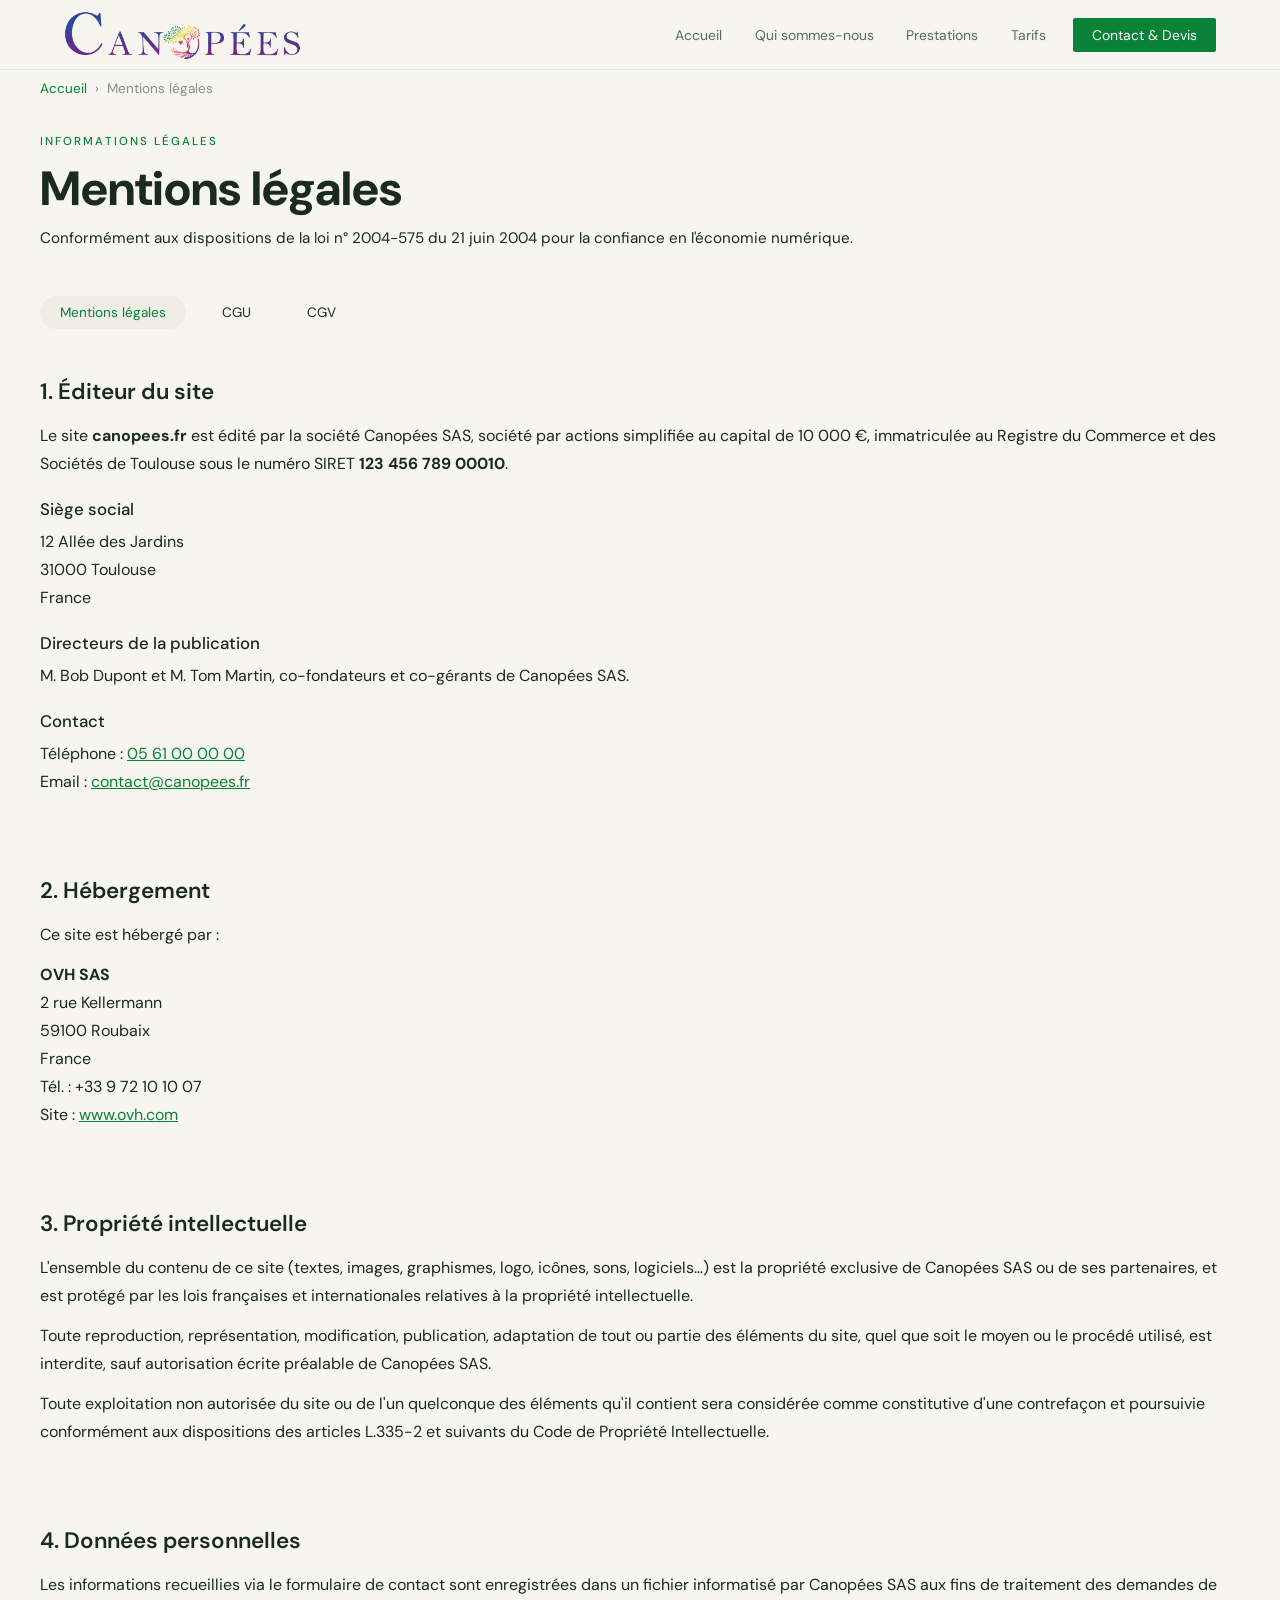
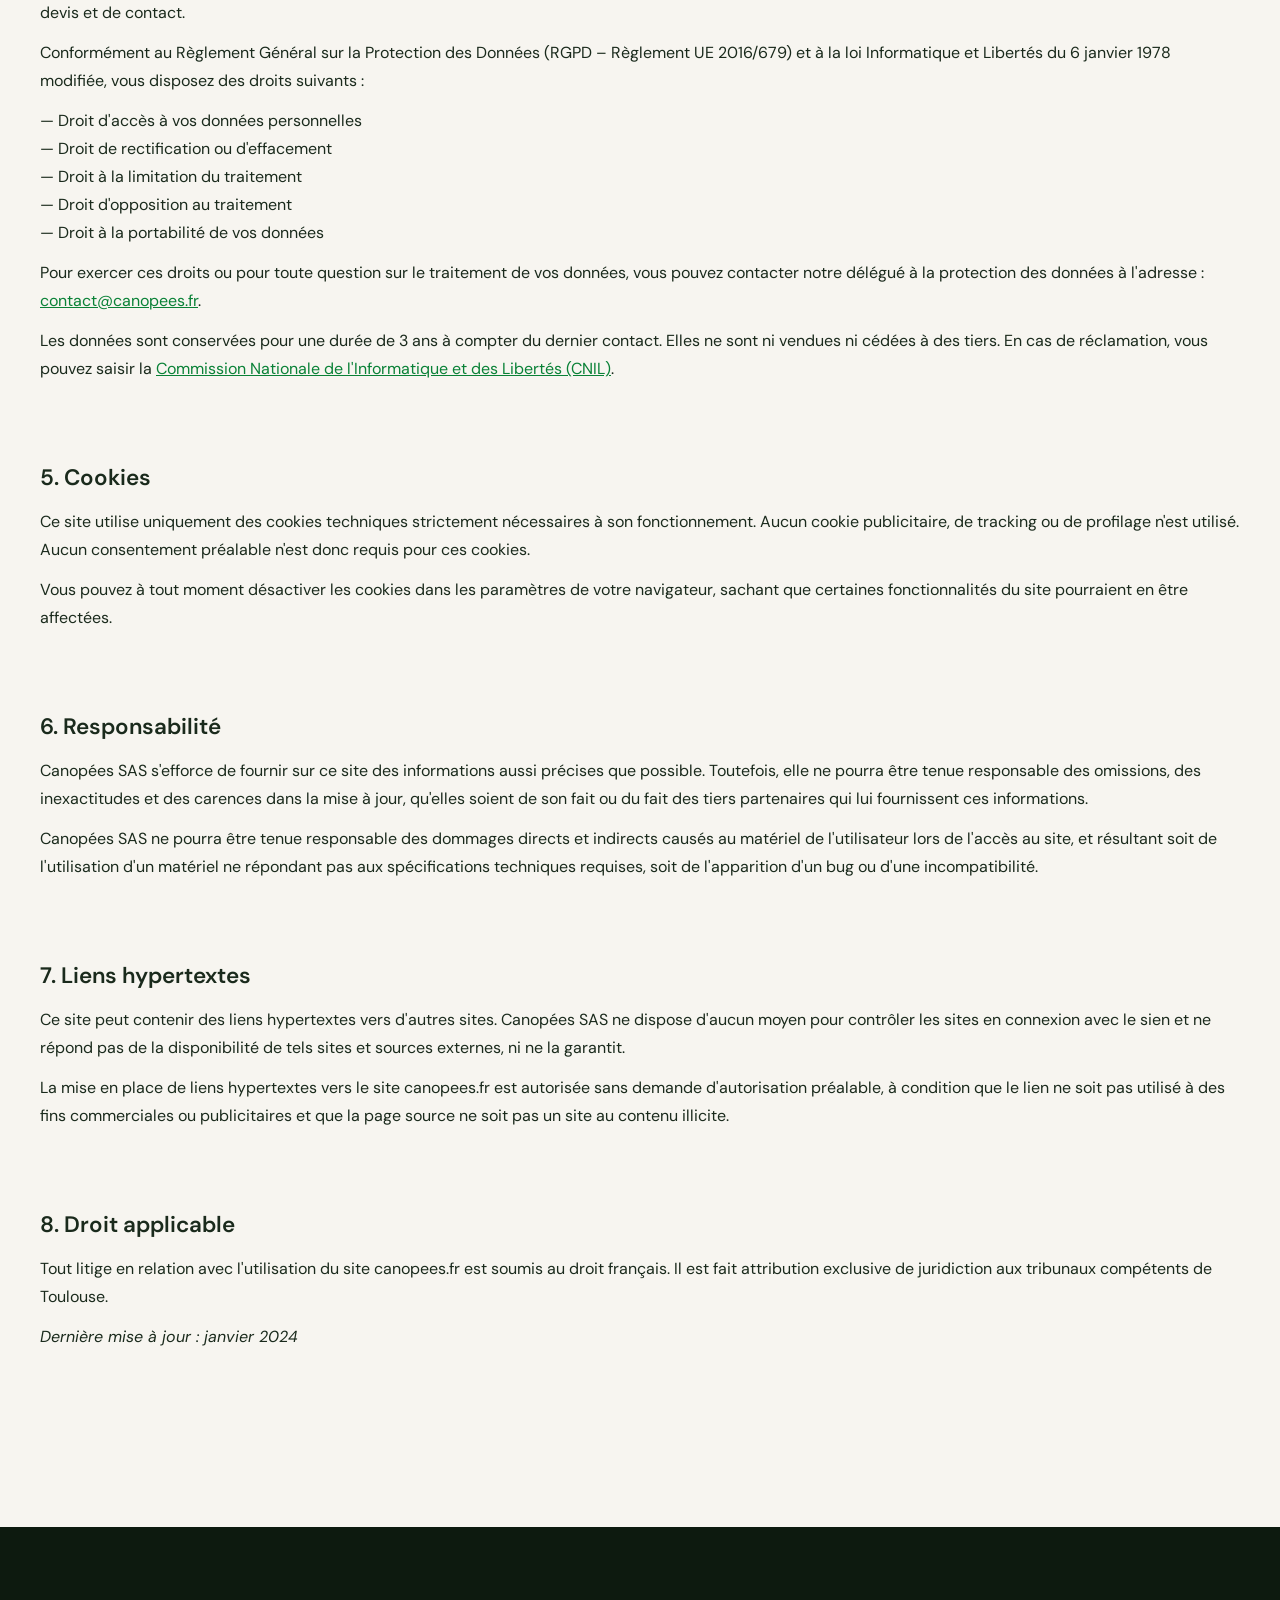
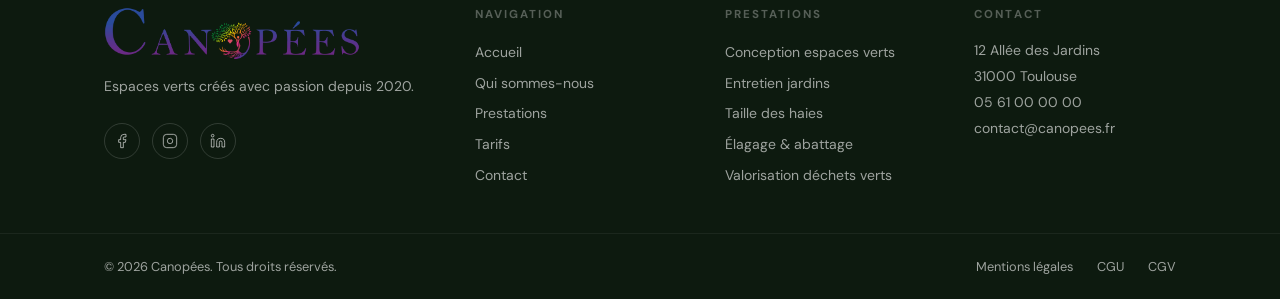
==== mentions-legales.html @ c4e457e2 "Initial commit" ====
<!doctype html>
<html lang="fr">
  <head>
    <meta charset="UTF-8" />
    <meta name="viewport" content="width=device-width, initial-scale=1.0" />
    <title>Mentions légales — Canopées</title>
    <link rel="preconnect" href="https://fonts.googleapis.com" />
    <link rel="preconnect" href="https://fonts.gstatic.com" crossorigin />
    <link
      href="https://fonts.googleapis.com/css2?family=Cormorant+Garamond:ital,wght@0,300;0,400;0,600;1,300;1,400&family=DM+Sans:wght@300;400;500&display=swap"
      rel="stylesheet"
    />
    <link rel="stylesheet" href="style.css" />
    <style>
      .legal-page {
        padding: 5rem 0 6rem;
      }
      .legal-page h1 {
        font-size: clamp(2rem, 4vw, 3rem);
        margin-bottom: 0.5rem;
      }
      .legal-page .eyebrow {
        margin-bottom: 0.5rem;
      }
      .legal-intro {
        color: var(--text-light);
        margin-bottom: 3rem;
        font-size: 0.95rem;
      }
      .legal-section {
        margin-bottom: 2.5rem;
        padding-bottom: 2.5rem;
        border-bottom: 1px solid var(--border);
      }
      .legal-section:last-child {
        border-bottom: none;
      }
      .legal-section h2 {
        font-size: 1.4rem;
        font-weight: 600;
        margin-bottom: 1rem;
        color: var(--text);
      }
      .legal-section h3 {
        font-size: 1.05rem;
        font-weight: 500;
        margin: 1.25rem 0 0.5rem;
        color: var(--text);
      }
      .legal-section p {
        color: var(--text-light);
        line-height: 1.75;
        margin-bottom: 0.75rem;
      }
      .legal-section p:last-child {
        margin-bottom: 0;
      }
      .legal-section a {
        color: var(--green);
        text-decoration: underline;
      }
      .legal-breadcrumb {
        display: flex;
        align-items: center;
        gap: 0.5rem;
        font-size: 0.85rem;
        color: var(--text-light);
        margin-bottom: 2rem;
      }
      .legal-breadcrumb a {
        color: var(--green);
        text-decoration: none;
      }
      .legal-breadcrumb a:hover {
        text-decoration: underline;
      }
      .legal-breadcrumb span {
        opacity: 0.5;
      }
      .legal-nav {
        display: flex;
        gap: 1rem;
        flex-wrap: wrap;
        margin-bottom: 3rem;
      }
      .legal-nav a {
        padding: 0.5rem 1.25rem;
        border: 1px solid var(--border);
        border-radius: 100px;
        font-size: 0.85rem;
        text-decoration: none;
        color: var(--text-light);
        transition: all 0.2s;
      }
      .legal-nav a:hover,
      .legal-nav a.active {
        border-color: var(--green);
        color: var(--green);
        background: rgba(74, 103, 65, 0.05);
      }
    </style>
  </head>
  <body>
    <!-- NAV -->
    <nav id="navbar">
      <div class="nav-logo">
        <a
          href="index.html"
          style="
            display: flex;
            align-items: center;
            gap: 0.5rem;
            text-decoration: none;
            color: inherit;
          "
        >
          <img
            src="images/logo.png"
            alt="Canopées"
            style="height: 48px; width: auto"
          />
        </a>
      </div>
      <button class="burger" id="burger" aria-label="Menu">
        <span></span><span></span><span></span>
      </button>
      <ul class="nav-links" id="nav-links">
        <li><a href="index.html">Accueil</a></li>
        <li><a href="qui-sommes-nous.html">Qui sommes-nous</a></li>
        <li><a href="prestations.html">Prestations</a></li>
        <li><a href="tarifs.html">Tarifs</a></li>
        <li><a href="contact.php" class="nav-cta">Contact & Devis</a></li>
      </ul>
    </nav>

    <main>
      <div class="container legal-page">
        <div class="legal-breadcrumb">
          <a href="index.html">Accueil</a>
          <span>›</span>
          <span>Mentions légales</span>
        </div>

        <span class="eyebrow">Informations légales</span>
        <h1>Mentions légales</h1>
        <p class="legal-intro">
          Conformément aux dispositions de la loi n° 2004-575 du 21 juin 2004
          pour la confiance en l'économie numérique.
        </p>

        <div class="legal-nav">
          <a href="mentions-legales.html" class="active">Mentions légales</a>
          <a href="cgu.html">CGU</a>
          <a href="cgv.html">CGV</a>
        </div>

        <div class="legal-section">
          <h2>1. Éditeur du site</h2>
          <p>
            Le site <strong>canopees.fr</strong> est édité par la société
            Canopées SAS, société par actions simplifiée au capital de 10 000 €,
            immatriculée au Registre du Commerce et des Sociétés de Toulouse
            sous le numéro SIRET <strong>123 456 789 00010</strong>.
          </p>
          <h3>Siège social</h3>
          <p>12 Allée des Jardins<br />31000 Toulouse<br />France</p>
          <h3>Directeurs de la publication</h3>
          <p>
            M. Bob Dupont et M. Tom Martin, co-fondateurs et co-gérants de
            Canopées SAS.
          </p>
          <h3>Contact</h3>
          <p>
            Téléphone : <a href="tel:0561000000">05 61 00 00 00</a><br />
            Email : <a href="mailto:contact@canopees.fr">contact@canopees.fr</a>
          </p>
        </div>

        <div class="legal-section">
          <h2>2. Hébergement</h2>
          <p>Ce site est hébergé par :</p>
          <p>
            <strong>OVH SAS</strong><br />
            2 rue Kellermann<br />
            59100 Roubaix<br />
            France<br />
            Tél. : +33 9 72 10 10 07<br />
            Site :
            <a href="https://www.ovh.com" target="_blank" rel="noopener"
              >www.ovh.com</a
            >
          </p>
        </div>

        <div class="legal-section">
          <h2>3. Propriété intellectuelle</h2>
          <p>
            L'ensemble du contenu de ce site (textes, images, graphismes, logo,
            icônes, sons, logiciels…) est la propriété exclusive de Canopées SAS
            ou de ses partenaires, et est protégé par les lois françaises et
            internationales relatives à la propriété intellectuelle.
          </p>
          <p>
            Toute reproduction, représentation, modification, publication,
            adaptation de tout ou partie des éléments du site, quel que soit le
            moyen ou le procédé utilisé, est interdite, sauf autorisation écrite
            préalable de Canopées SAS.
          </p>
          <p>
            Toute exploitation non autorisée du site ou de l'un quelconque des
            éléments qu'il contient sera considérée comme constitutive d'une
            contrefaçon et poursuivie conformément aux dispositions des articles
            L.335-2 et suivants du Code de Propriété Intellectuelle.
          </p>
        </div>

        <div class="legal-section">
          <h2>4. Données personnelles</h2>
          <p>
            Les informations recueillies via le formulaire de contact sont
            enregistrées dans un fichier informatisé par Canopées SAS aux fins
            de traitement des demandes de devis et de contact.
          </p>
          <p>
            Conformément au Règlement Général sur la Protection des Données
            (RGPD – Règlement UE 2016/679) et à la loi Informatique et Libertés
            du 6 janvier 1978 modifiée, vous disposez des droits suivants :
          </p>
          <p>
            — Droit d'accès à vos données personnelles<br />
            — Droit de rectification ou d'effacement<br />
            — Droit à la limitation du traitement<br />
            — Droit d'opposition au traitement<br />
            — Droit à la portabilité de vos données
          </p>
          <p>
            Pour exercer ces droits ou pour toute question sur le traitement de
            vos données, vous pouvez contacter notre délégué à la protection des
            données à l'adresse :
            <a href="mailto:contact@canopees.fr">contact@canopees.fr</a>.
          </p>
          <p>
            Les données sont conservées pour une durée de 3 ans à compter du
            dernier contact. Elles ne sont ni vendues ni cédées à des tiers. En
            cas de réclamation, vous pouvez saisir la
            <a href="https://www.cnil.fr" target="_blank" rel="noopener"
              >Commission Nationale de l'Informatique et des Libertés (CNIL)</a
            >.
          </p>
        </div>

        <div class="legal-section">
          <h2>5. Cookies</h2>
          <p>
            Ce site utilise uniquement des cookies techniques strictement
            nécessaires à son fonctionnement. Aucun cookie publicitaire, de
            tracking ou de profilage n'est utilisé. Aucun consentement préalable
            n'est donc requis pour ces cookies.
          </p>
          <p>
            Vous pouvez à tout moment désactiver les cookies dans les paramètres
            de votre navigateur, sachant que certaines fonctionnalités du site
            pourraient en être affectées.
          </p>
        </div>

        <div class="legal-section">
          <h2>6. Responsabilité</h2>
          <p>
            Canopées SAS s'efforce de fournir sur ce site des informations aussi
            précises que possible. Toutefois, elle ne pourra être tenue
            responsable des omissions, des inexactitudes et des carences dans la
            mise à jour, qu'elles soient de son fait ou du fait des tiers
            partenaires qui lui fournissent ces informations.
          </p>
          <p>
            Canopées SAS ne pourra être tenue responsable des dommages directs
            et indirects causés au matériel de l'utilisateur lors de l'accès au
            site, et résultant soit de l'utilisation d'un matériel ne répondant
            pas aux spécifications techniques requises, soit de l'apparition
            d'un bug ou d'une incompatibilité.
          </p>
        </div>

        <div class="legal-section">
          <h2>7. Liens hypertextes</h2>
          <p>
            Ce site peut contenir des liens hypertextes vers d'autres sites.
            Canopées SAS ne dispose d'aucun moyen pour contrôler les sites en
            connexion avec le sien et ne répond pas de la disponibilité de tels
            sites et sources externes, ni ne la garantit.
          </p>
          <p>
            La mise en place de liens hypertextes vers le site canopees.fr est
            autorisée sans demande d'autorisation préalable, à condition que le
            lien ne soit pas utilisé à des fins commerciales ou publicitaires et
            que la page source ne soit pas un site au contenu illicite.
          </p>
        </div>

        <div class="legal-section">
          <h2>8. Droit applicable</h2>
          <p>
            Tout litige en relation avec l'utilisation du site canopees.fr est
            soumis au droit français. Il est fait attribution exclusive de
            juridiction aux tribunaux compétents de Toulouse.
          </p>
          <p><em>Dernière mise à jour : janvier 2024</em></p>
        </div>
      </div>
    </main>

    <!-- FOOTER -->
    <footer>
      <div class="footer-top">
        <div class="container footer-grid">
          <div class="footer-brand">
            <div class="footer-logo">
              <img
                src="images/logo.png"
                alt="Canopées"
                style="height: 52px; width: auto"
              />
            </div>
            <p>Espaces verts créés avec passion depuis 2020.</p>
            <div class="footer-socials">
              <a href="#" aria-label="Facebook"
                ><svg
                  viewBox="0 0 24 24"
                  fill="none"
                  stroke="currentColor"
                  stroke-width="1.5"
                >
                  <path
                    d="M18 2h-3a5 5 0 00-5 5v3H7v4h3v8h4v-8h3l1-4h-4V7a1 1 0 011-1h3z"
                  /></svg
              ></a>
              <a href="#" aria-label="Instagram"
                ><svg
                  viewBox="0 0 24 24"
                  fill="none"
                  stroke="currentColor"
                  stroke-width="1.5"
                >
                  <rect x="2" y="2" width="20" height="20" rx="5" ry="5" />
                  <path d="M16 11.37A4 4 0 1112.63 8 4 4 0 0116 11.37z" />
                  <line x1="17.5" y1="6.5" x2="17.51" y2="6.5" /></svg
              ></a>
              <a href="#" aria-label="LinkedIn"
                ><svg
                  viewBox="0 0 24 24"
                  fill="none"
                  stroke="currentColor"
                  stroke-width="1.5"
                >
                  <path
                    d="M16 8a6 6 0 016 6v7h-4v-7a2 2 0 00-2-2 2 2 0 00-2 2v7h-4v-7a6 6 0 016-6zM2 9h4v12H2z"
                  />
                  <circle cx="4" cy="4" r="2" /></svg
              ></a>
            </div>
          </div>
          <div class="footer-col">
            <h4>Navigation</h4>
            <ul>
              <li><a href="index.html">Accueil</a></li>
              <li><a href="qui-sommes-nous.html">Qui sommes-nous</a></li>
              <li><a href="prestations.html">Prestations</a></li>
              <li><a href="tarifs.html">Tarifs</a></li>
              <li><a href="contact.php">Contact</a></li>
            </ul>
          </div>
          <div class="footer-col">
            <h4>Prestations</h4>
            <ul>
              <li><a href="prestations.html">Conception espaces verts</a></li>
              <li><a href="prestations.html">Entretien jardins</a></li>
              <li><a href="prestations.html">Taille des haies</a></li>
              <li><a href="prestations.html">Élagage & abattage</a></li>
              <li><a href="prestations.html">Valorisation déchets verts</a></li>
            </ul>
          </div>
          <div class="footer-col">
            <h4>Contact</h4>
            <address>
              <p>12 Allée des Jardins</p>
              <p>31000 Toulouse</p>
              <p><a href="tel:0561000000">05 61 00 00 00</a></p>
              <p>
                <a href="mailto:contact@canopees.fr">contact@canopees.fr</a>
              </p>
            </address>
          </div>
        </div>
      </div>
      <div class="footer-bottom">
        <div class="container footer-bottom-inner">
          <p>© 2026 Canopées. Tous droits réservés.</p>
          <div class="footer-legal">
            <a href="mentions-legales.html">Mentions légales</a>
            <a href="cgu.html">CGU</a>
            <a href="cgv.html">CGV</a>
          </div>
        </div>
      </div>
    </footer>

    <script src="script.js"></script>
  </body>
</html>
---- style.css ----
/* ═══════════════════════════════════════
   VARIABLES & RESET
═══════════════════════════════════════ */
:root {
  --blue: #2a4b9b;
  --mauve: #692b85;
  --green: #098136;
  --green-light: #0fa348;
  --orange: #f1a80f;
  --rose: #da4d66;
  --red: #b23b53;
  --dark: #0d1a0f;
  --surface: #f7f5f0;
  --surface2: #efecea;
  --text: #1a2a1c;
  --text-muted: #5a6b5c;
  --white: #ffffff;
  --font-display: 'Cormorant Garamond', Georgia, serif;
  --font-body: 'DM Sans', sans-serif;
  --transition: 0.4s cubic-bezier(0.25, 0.46, 0.45, 0.94);
  --shadow: 0 4px 24px rgba(9,129,54,0.08);
  --shadow-lg: 0 12px 48px rgba(9,129,54,0.14);
}

*, *::before, *::after { box-sizing: border-box; margin: 0; padding: 0; }
html { scroll-behavior: smooth; font-size: 16px; }
body {
  font-family: var(--font-body);
  background: var(--surface);
  color: var(--text);
  overflow-x: hidden;
}
img { display: block; max-width: 100%; }
a { text-decoration: none; color: inherit; }
button { cursor: pointer; border: none; background: none; font-family: inherit; }
ul { list-style: none; }
address { font-style: normal; }

/* ═══════════════════════════════════════
   UTILITIES
═══════════════════════════════════════ */
.container {
  max-width: 1200px;
  margin: 0 auto;
  padding: 0 5vw;
}

.eyebrow {
  display: inline-block;
  font-family: var(--font-body);
  font-size: 0.72rem;
  font-weight: 500;
  letter-spacing: 0.18em;
  text-transform: uppercase;
  color: var(--green);
  margin-bottom: 0.75rem;
}
.eyebrow.light { color: rgba(255,255,255,0.7); }

.section-header {
  text-align: center;
  margin-bottom: 3.5rem;
}
.section-header h2 {
  font-family: var(--font-display);
  font-size: clamp(2rem, 4vw, 3rem);
  font-weight: 400;
  line-height: 1.15;
  color: var(--text);
}
.section-header h2 em { font-style: italic; color: var(--green); }
.section-desc {
  margin-top: 1rem;
  color: var(--text-muted);
  font-size: 1rem;
  max-width: 540px;
  margin-left: auto;
  margin-right: auto;
}

.page { display: none; }
.page.active { display: block; }

.section-pad { padding: 6rem 0; }

/* REVEAL ANIMATION */
.reveal {
  opacity: 0;
  transform: translateY(28px);
  transition: opacity 0.65s ease, transform 0.65s ease;
}
.reveal.visible {
  opacity: 1;
  transform: translateY(0);
}

/* ═══════════════════════════════════════
   BUTTONS
═══════════════════════════════════════ */
.btn-primary, .btn-outline {
  display: inline-flex;
  align-items: center;
  gap: 0.5rem;
  padding: 0.8rem 2rem;
  font-family: var(--font-body);
  font-size: 0.875rem;
  font-weight: 500;
  letter-spacing: 0.04em;
  border-radius: 2px;
  transition: var(--transition);
  cursor: pointer;
}
.btn-primary {
  background: var(--green);
  color: var(--white);
  border: 2px solid var(--green);
}
.btn-primary:hover { background: #076b2b; border-color: #076b2b; transform: translateY(-1px); }
.btn-outline {
  background: transparent;
  color: var(--text);
  border: 1.5px solid var(--text);
}
.btn-outline:hover { background: var(--text); color: var(--white); transform: translateY(-1px); }
.btn-primary.full, .btn-outline.full { width: 100%; justify-content: center; }

/* ═══════════════════════════════════════
   NAV
═══════════════════════════════════════ */
nav {
  position: fixed;
  top: 0; left: 0; right: 0;
  z-index: 100;
  display: flex;
  align-items: center;
  justify-content: space-between;
  padding: 0 5vw;
  height: 70px;
  background: rgba(247,245,240,0.92);
  backdrop-filter: blur(12px);
  -webkit-backdrop-filter: blur(12px);
  border-bottom: 1px solid rgba(9,129,54,0.1);
  transition: box-shadow 0.3s;
}
nav.scrolled { box-shadow: 0 2px 20px rgba(0,0,0,0.08); }

.nav-logo {
  display: flex;
  align-items: center;
  gap: 0.6rem;
  cursor: pointer;
}
.nav-logo span {
  font-family: var(--font-display);
  font-size: 1.4rem;
  font-weight: 600;
  letter-spacing: 0.01em;
  color: var(--dark);
}

.nav-links {
  display: flex;
  align-items: center;
  gap: 0.25rem;
}
.nav-links a {
  padding: 0.45rem 0.9rem;
  font-size: 0.875rem;
  font-weight: 400;
  color: var(--text-muted);
  border-radius: 2px;
  transition: color 0.2s;
}
.nav-links a:hover { color: var(--text); }
.nav-links a.active { color: var(--green); font-weight: 500; }
.nav-links .nav-cta {
  background: var(--green);
  color: var(--white);
  padding: 0.5rem 1.2rem;
  margin-left: 0.5rem;
}
.nav-links .nav-cta:hover { background: #076b2b; }

.burger {
  display: none;
  flex-direction: column;
  gap: 5px;
  padding: 4px;
}
.burger span {
  display: block;
  width: 22px;
  height: 2px;
  background: var(--text);
  border-radius: 2px;
  transition: var(--transition);
}
.burger.open span:nth-child(1) { transform: translateY(7px) rotate(45deg); }
.burger.open span:nth-child(2) { opacity: 0; }
.burger.open span:nth-child(3) { transform: translateY(-7px) rotate(-45deg); }

/* ═══════════════════════════════════════
   SLIDER
═══════════════════════════════════════ */
.slider {
  position: relative;
  height: 100vh;
  min-height: 560px;
  overflow: hidden;
}

.slide {
  position: absolute;
  inset: 0;
  background-size: cover;
  background-position: center;
  opacity: 0;
  transition: opacity 0.9s ease;
}
.slide.active { opacity: 1; }

.slide-overlay {
  position: absolute;
  inset: 0;
  background: linear-gradient(to bottom, rgba(13,26,15,0.35) 0%, rgba(13,26,15,0.65) 100%);
}

.slide-content {
  position: absolute;
  bottom: 12%;
  left: 8%;
  color: var(--white);
  z-index: 2;
}
.slide-content .slide-label {
  display: block;
  font-size: 0.72rem;
  letter-spacing: 0.22em;
  text-transform: uppercase;
  color: rgba(255,255,255,0.65);
  margin-bottom: 1rem;
}
.slide-content h1 {
  font-family: var(--font-display);
  font-size: clamp(2.8rem, 6vw, 5.5rem);
  font-weight: 300;
  line-height: 1.1;
  max-width: 640px;
}
.slide-content h1 em {
  font-style: italic;
  font-weight: 400;
  color: #78e090;
}

.slider-btn {
  position: absolute;
  top: 50%;
  transform: translateY(-50%);
  z-index: 5;
  width: 46px;
  height: 46px;
  border-radius: 50%;
  background: rgba(255,255,255,0.15);
  backdrop-filter: blur(8px);
  border: 1px solid rgba(255,255,255,0.3);
  color: var(--white);
  display: flex;
  align-items: center;
  justify-content: center;
  transition: background 0.2s;
}
.slider-btn:hover { background: rgba(255,255,255,0.28); }
.slider-btn.prev { left: 2.5%; }
.slider-btn.next { right: 2.5%; }

.slider-dots {
  position: absolute;
  bottom: 5%;
  left: 50%;
  transform: translateX(-50%);
  display: flex;
  gap: 8px;
  z-index: 5;
}
.slider-dots .dot {
  width: 6px;
  height: 6px;
  border-radius: 50%;
  background: rgba(255,255,255,0.4);
  cursor: pointer;
  transition: background 0.3s, transform 0.3s;
}
.slider-dots .dot.active {
  background: var(--white);
  transform: scale(1.3);
}

/* ═══════════════════════════════════════
   PRESENTATION
═══════════════════════════════════════ */
.section-presentation { padding: 7rem 0; }

.split {
  display: grid;
  grid-template-columns: 1fr 1fr;
  gap: 6rem;
  align-items: center;
}
.split-text h2 {
  font-family: var(--font-display);
  font-size: clamp(2rem, 3.5vw, 2.8rem);
  font-weight: 400;
  line-height: 1.2;
  margin-bottom: 1.2rem;
}
.split-text h2 em { font-style: italic; color: var(--green); }
.split-text p {
  color: var(--text-muted);
  line-height: 1.75;
  margin-bottom: 2rem;
  font-size: 1rem;
}

.visual-card {
  position: relative;
  border-radius: 4px;
  overflow: hidden;
}
.visual-card img {
  width: 100%;
  height: 420px;
  object-fit: cover;
  transition: transform 0.7s ease;
}
.visual-card:hover img { transform: scale(1.03); }

.visual-badge {
  position: absolute;
  bottom: 20px;
  right: 20px;
  background: var(--white);
  padding: 1rem 1.4rem;
  border-radius: 2px;
  text-align: center;
  box-shadow: var(--shadow);
}
.visual-badge strong {
  display: block;
  font-family: var(--font-display);
  font-size: 2rem;
  font-weight: 600;
  color: var(--green);
  line-height: 1;
}
.visual-badge span {
  font-size: 0.72rem;
  color: var(--text-muted);
  letter-spacing: 0.05em;
  text-transform: uppercase;
}

/* ═══════════════════════════════════════
   PUBLIC CIBLE
═══════════════════════════════════════ */
.section-cible {
  background: var(--dark);
  padding: 6rem 0;
}
.section-cible .section-header h2 { color: var(--white); }
.section-cible .eyebrow { color: #78e090; }

.cible-grid {
  display: grid;
  grid-template-columns: repeat(3, 1fr);
  gap: 2px;
}

.cible-card {
  background: rgba(255,255,255,0.03);
  padding: 2.5rem 2rem;
  border: 1px solid rgba(255,255,255,0.06);
  transition: background var(--transition);
}
.cible-card:hover { background: rgba(255,255,255,0.07); }

.cible-icon {
  width: 44px;
  height: 44px;
  margin-bottom: 1.4rem;
  color: var(--green-light);
}
.cible-icon svg { width: 100%; height: 100%; }

.cible-card h3 {
  font-family: var(--font-display);
  font-size: 1.5rem;
  font-weight: 400;
  color: var(--white);
  margin-bottom: 0.75rem;
}
.cible-card p {
  color: rgba(255,255,255,0.5);
  font-size: 0.9rem;
  line-height: 1.7;
}

/* ═══════════════════════════════════════
   CAROUSEL RÉALISATIONS
═══════════════════════════════════════ */
.section-realisations { padding: 7rem 0; }

.carousel-wrapper {
  position: relative;
  overflow: hidden;
}

.carousel {
  display: flex;
  gap: 1.5rem;
  transition: transform 0.5s cubic-bezier(0.25, 0.46, 0.45, 0.94);
}

.carousel-item {
  flex: 0 0 calc(33.333% - 1rem);
  min-width: 0;
  border-radius: 4px;
  overflow: hidden;
  position: relative;
}
.carousel-item img {
  width: 100%;
  height: 260px;
  object-fit: cover;
  transition: transform 0.6s ease;
}
.carousel-item:hover img { transform: scale(1.05); }

.carousel-caption {
  position: absolute;
  bottom: 0;
  left: 0;
  right: 0;
  padding: 0.8rem 1rem;
  background: linear-gradient(to top, rgba(13,26,15,0.85), transparent);
  color: var(--white);
  font-size: 0.82rem;
  letter-spacing: 0.04em;
}

.carousel-btn {
  position: absolute;
  top: 50%;
  transform: translateY(-50%);
  z-index: 5;
  width: 42px;
  height: 42px;
  border-radius: 50%;
  background: var(--white);
  box-shadow: var(--shadow-lg);
  color: var(--text);
  display: flex;
  align-items: center;
  justify-content: center;
  transition: transform 0.2s;
}
.carousel-btn:hover { transform: translateY(-50%) scale(1.08); }
.carousel-btn.prev { left: -16px; }
.carousel-btn.next { right: -16px; }

/* ═══════════════════════════════════════
   PAGE HERO (sous-pages)
═══════════════════════════════════════ */
.page-hero {
  position: relative;
  overflow: hidden;
}
.page-hero.short { height: 360px; }

.page-hero-bg {
  position: absolute;
  inset: 0;
  background-size: cover;
  background-position: center;
  transform: scale(1.05);
  transition: transform 0.8s ease;
}
.page-hero:hover .page-hero-bg { transform: scale(1.0); }

.page-hero::after {
  content: '';
  position: absolute;
  inset: 0;
  background: linear-gradient(to bottom, rgba(13,26,15,0.5), rgba(13,26,15,0.7));
}

.page-hero-content {
  position: absolute;
  bottom: 12%;
  left: 8%;
  z-index: 2;
  color: var(--white);
}
.page-hero-content h1 {
  font-family: var(--font-display);
  font-size: clamp(2.2rem, 5vw, 4rem);
  font-weight: 300;
  line-height: 1.1;
}

/* ═══════════════════════════════════════
   PAGE QUI SOMMES-NOUS
═══════════════════════════════════════ */
.team-grid {
  display: grid;
  grid-template-columns: 1fr 1fr;
  gap: 3rem;
  margin-bottom: 5rem;
}

.team-card {
  display: grid;
  grid-template-columns: 180px 1fr;
  gap: 2rem;
  align-items: start;
  padding: 2rem;
  background: var(--white);
  border-radius: 4px;
  box-shadow: var(--shadow);
  transition: transform var(--transition), box-shadow var(--transition);
}
.team-card:hover {
  transform: translateY(-4px);
  box-shadow: var(--shadow-lg);
}

.team-img-wrap {
  border-radius: 4px;
  overflow: hidden;
  aspect-ratio: 1;
}
.team-img-wrap img {
  width: 100%;
  height: 100%;
  object-fit: cover;
  transition: transform 0.5s ease;
}
.team-card:hover .team-img-wrap img { transform: scale(1.04); }

.team-info h3 {
  font-family: var(--font-display);
  font-size: 1.7rem;
  font-weight: 400;
  margin-bottom: 0.2rem;
}
.team-role {
  display: block;
  font-size: 0.75rem;
  letter-spacing: 0.12em;
  text-transform: uppercase;
  color: var(--green);
  margin-bottom: 0.9rem;
}
.team-info p { color: var(--text-muted); font-size: 0.9rem; line-height: 1.75; }

.values-section { padding-top: 3rem; border-top: 1px solid rgba(0,0,0,0.07); }
.values-section > h2 {
  font-family: var(--font-display);
  font-size: clamp(1.8rem, 3vw, 2.4rem);
  font-weight: 400;
  margin-bottom: 2.5rem;
  text-align: center;
}

.values-grid {
  display: grid;
  grid-template-columns: repeat(4, 1fr);
  gap: 2rem;
}
.value-item {
  text-align: center;
  padding: 1.5rem;
}
.value-icon {
  width: 40px;
  height: 40px;
  margin: 0 auto 1rem;
  color: var(--green);
}
.value-icon svg { width: 100%; height: 100%; }
.value-item h4 {
  font-family: var(--font-display);
  font-size: 1.2rem;
  font-weight: 600;
  margin-bottom: 0.5rem;
}
.value-item p { font-size: 0.85rem; color: var(--text-muted); line-height: 1.6; }

/* ═══════════════════════════════════════
   PAGE PRESTATIONS
═══════════════════════════════════════ */
.prestations-grid {
  display: grid;
  grid-template-columns: repeat(3, 1fr);
  gap: 2rem;
}
.prestations-grid .presta-card:last-child:nth-child(3n+1) {
  grid-column: 1 / span 3;
  max-width: 420px;
  margin: 0 auto;
}
.prestations-grid .presta-card:nth-child(4) { grid-column: 1 / span 2; }
.prestations-grid .presta-card:nth-child(4) ~ .presta-card:nth-child(5) { grid-column: 3; }

.presta-card {
  background: var(--white);
  border-radius: 4px;
  overflow: hidden;
  box-shadow: var(--shadow);
  cursor: pointer;
  transition: transform var(--transition), box-shadow var(--transition);
}
.presta-card:hover { transform: translateY(-6px); box-shadow: var(--shadow-lg); }

.presta-img {
  position: relative;
  overflow: hidden;
  height: 220px;
}
.presta-img img {
  width: 100%;
  height: 100%;
  object-fit: cover;
  transition: transform 0.6s ease;
}
.presta-card:hover .presta-img img { transform: scale(1.07); }

.presta-overlay {
  position: absolute;
  inset: 0;
  background: rgba(9,129,54,0.82);
  display: flex;
  flex-direction: column;
  align-items: center;
  justify-content: center;
  gap: 0.6rem;
  color: var(--white);
  opacity: 0;
  transition: opacity 0.35s ease;
}
.presta-card:hover .presta-overlay { opacity: 1; }
.presta-overlay span { font-size: 0.875rem; letter-spacing: 0.08em; }
.presta-overlay svg { width: 20px; height: 20px; }

.presta-body { padding: 1.5rem; }
.presta-icon { width: 36px; height: 36px; color: var(--green); margin-bottom: 0.9rem; }
.presta-icon svg { width: 100%; height: 100%; }
.presta-body h3 {
  font-family: var(--font-display);
  font-size: 1.3rem;
  font-weight: 600;
  margin-bottom: 0.6rem;
}
.presta-body p { font-size: 0.875rem; color: var(--text-muted); line-height: 1.7; }

/* ═══════════════════════════════════════
   PAGE TARIFS
═══════════════════════════════════════ */
.tarifs-grid {
  display: grid;
  grid-template-columns: repeat(3, 1fr);
  gap: 2rem;
  margin-bottom: 2rem;
}

.tarif-card {
  background: var(--white);
  border-radius: 4px;
  padding: 2.5rem 2rem;
  box-shadow: var(--shadow);
  position: relative;
  transition: transform var(--transition), box-shadow var(--transition);
}
.tarif-card:hover { transform: translateY(-4px); box-shadow: var(--shadow-lg); }
.tarif-card.featured {
  background: var(--dark);
  color: var(--white);
  transform: scale(1.03);
}
.tarif-card.featured:hover { transform: scale(1.03) translateY(-4px); }

.tarif-badge {
  position: absolute;
  top: -10px;
  left: 50%;
  transform: translateX(-50%);
  background: var(--orange);
  color: var(--dark);
  font-size: 0.7rem;
  font-weight: 500;
  letter-spacing: 0.12em;
  text-transform: uppercase;
  padding: 0.25rem 0.9rem;
  border-radius: 20px;
}

.tarif-header { margin-bottom: 2rem; }
.tarif-label {
  display: block;
  font-size: 0.72rem;
  letter-spacing: 0.18em;
  text-transform: uppercase;
  color: var(--green-light);
  margin-bottom: 0.8rem;
}
.featured .tarif-label { color: rgba(255,255,255,0.5); }

.tarif-price { display: flex; align-items: baseline; gap: 0.3rem; }
.price-amount {
  font-family: var(--font-display);
  font-size: 3rem;
  font-weight: 600;
  line-height: 1;
}
.price-unit { font-size: 0.85rem; color: var(--text-muted); }
.featured .price-unit { color: rgba(255,255,255,0.5); }

.tarif-features {
  list-style: none;
  margin-bottom: 2rem;
  display: flex;
  flex-direction: column;
  gap: 0.7rem;
}
.tarif-features li {
  display: flex;
  align-items: center;
  gap: 0.6rem;
  font-size: 0.875rem;
  color: var(--text-muted);
}
.featured .tarif-features li { color: rgba(255,255,255,0.7); }
.tarif-features li svg { width: 16px; height: 16px; color: var(--green-light); flex-shrink: 0; }

.tarif-card.featured .btn-primary {
  background: var(--green-light);
  border-color: var(--green-light);
  width: 100%;
  justify-content: center;
}
.tarif-card .btn-outline { width: 100%; justify-content: center; }
.tarif-card.featured .btn-outline { border-color: rgba(255,255,255,0.4); color: var(--white); width: 100%; justify-content: center; }

.tarifs-note {
  display: flex;
  align-items: flex-start;
  gap: 0.75rem;
  background: rgba(9,129,54,0.06);
  border-left: 3px solid var(--green);
  padding: 1rem 1.25rem;
  border-radius: 0 2px 2px 0;
  margin-top: 1.5rem;
}
.tarifs-note svg { color: var(--green); flex-shrink: 0; margin-top: 2px; }
.tarifs-note p { font-size: 0.875rem; color: var(--text-muted); line-height: 1.6; }

.tarifs-table-wrapper {
  overflow-x: auto;
  border-radius: 4px;
  box-shadow: var(--shadow);
}
.tarifs-table {
  width: 100%;
  border-collapse: collapse;
  background: var(--white);
  font-size: 0.9rem;
}
.tarifs-table th {
  background: var(--dark);
  color: var(--white);
  font-weight: 500;
  text-align: left;
  padding: 1rem 1.25rem;
  font-size: 0.78rem;
  letter-spacing: 0.08em;
  text-transform: uppercase;
}
.tarifs-table td { padding: 0.9rem 1.25rem; border-bottom: 1px solid var(--surface2); }
.tarifs-table tr:last-child td { border-bottom: none; }
.tarifs-table tr:hover td { background: rgba(9,129,54,0.03); }
.tarifs-table td:last-child { font-weight: 500; color: var(--green); }

/* ═══════════════════════════════════════
   PAGE CONTACT
═══════════════════════════════════════ */
.contact-grid {
  display: grid;
  grid-template-columns: 1fr 1fr;
  gap: 5rem;
}
.contact-form-col h2, .contact-info-col h2 {
  font-family: var(--font-display);
  font-size: 2rem;
  font-weight: 400;
  margin-bottom: 0.5rem;
}
.contact-form-col > p { color: var(--text-muted); margin-bottom: 2rem; font-size: 0.9rem; }

.form-wrapper { display: flex; flex-direction: column; gap: 1.2rem; }
.form-row { display: grid; grid-template-columns: 1fr 1fr; gap: 1.2rem; }

.form-group { display: flex; flex-direction: column; gap: 0.45rem; }
.form-group label {
  font-size: 0.78rem;
  font-weight: 500;
  letter-spacing: 0.06em;
  text-transform: uppercase;
  color: var(--text-muted);
}
.form-group input,
.form-group select,
.form-group textarea {
  padding: 0.75rem 1rem;
  border: 1.5px solid #ddd;
  border-radius: 2px;
  font-family: var(--font-body);
  font-size: 0.9rem;
  color: var(--text);
  background: var(--white);
  transition: border-color 0.2s;
  outline: none;
}
.form-group input:focus,
.form-group select:focus,
.form-group textarea:focus { border-color: var(--green); }
.form-group textarea { resize: vertical; }

.form-success {
  display: none;
  align-items: center;
  gap: 0.75rem;
  background: rgba(9,129,54,0.1);
  color: var(--green);
  padding: 1rem;
  border-radius: 2px;
  font-size: 0.875rem;
  font-weight: 500;
}
.form-success svg { width: 18px; height: 18px; }
.form-success.show { display: flex; }

.contact-items { display: flex; flex-direction: column; gap: 1.5rem; margin-bottom: 2rem; }
.contact-item { display: flex; gap: 1rem; align-items: flex-start; }
.contact-item-icon {
  width: 42px;
  height: 42px;
  background: rgba(9,129,54,0.1);
  border-radius: 50%;
  display: flex;
  align-items: center;
  justify-content: center;
  flex-shrink: 0;
  color: var(--green);
}
.contact-item-icon svg { width: 20px; height: 20px; }
.contact-item strong { display: block; font-size: 0.8rem; font-weight: 500; letter-spacing: 0.08em; text-transform: uppercase; color: var(--text-muted); margin-bottom: 0.2rem; }
.contact-item p { font-size: 0.9rem; line-height: 1.6; }

.map-placeholder {
  border-radius: 4px;
  overflow: hidden;
  border: 1px solid rgba(0,0,0,0.07);
}

/* ═══════════════════════════════════════
   MODALES
═══════════════════════════════════════ */
.modal-overlay {
  position: fixed;
  inset: 0;
  background: rgba(13,26,15,0.7);
  backdrop-filter: blur(4px);
  z-index: 200;
  display: none;
  align-items: center;
  justify-content: center;
  padding: 2rem;
}
.modal-overlay.open { display: flex; }

.modal {
  background: var(--white);
  border-radius: 4px;
  padding: 2.5rem;
  max-width: 720px;
  width: 100%;
  max-height: 85vh;
  overflow-y: auto;
  position: relative;
  animation: modalIn 0.35s cubic-bezier(0.34, 1.56, 0.64, 1);
}
.legal-modal { max-width: 660px; }

@keyframes modalIn {
  from { opacity: 0; transform: scale(0.94) translateY(12px); }
  to { opacity: 1; transform: scale(1) translateY(0); }
}

.modal-close {
  position: absolute;
  top: 1.2rem;
  right: 1.2rem;
  width: 36px;
  height: 36px;
  border-radius: 50%;
  background: var(--surface2);
  display: flex;
  align-items: center;
  justify-content: center;
  transition: background 0.2s;
}
.modal-close:hover { background: #ddd; }
.modal-close svg { width: 16px; height: 16px; }

.modal h3 {
  font-family: var(--font-display);
  font-size: 1.6rem;
  font-weight: 400;
  margin-bottom: 1.5rem;
}

.modal-gallery {
  display: grid;
  grid-template-columns: repeat(2, 1fr);
  gap: 1rem;
}
.modal-gallery img {
  width: 100%;
  height: 180px;
  object-fit: cover;
  border-radius: 2px;
}

#legalContent { font-size: 0.875rem; color: var(--text-muted); line-height: 1.8; }
#legalContent h4 { font-weight: 600; color: var(--text); margin: 1rem 0 0.4rem; }

/* ═══════════════════════════════════════
   FOOTER
═══════════════════════════════════════ */
footer { background: var(--dark); color: rgba(255,255,255,0.6); }

.footer-top { padding: 5rem 0 3rem; }
.footer-grid {
  display: grid;
  grid-template-columns: 1.6fr 1fr 1fr 1fr;
  gap: 3rem;
}

.footer-brand .footer-logo {
  display: flex;
  align-items: center;
  gap: 0.6rem;
  margin-bottom: 1rem;
}
.footer-brand .footer-logo span {
  font-family: var(--font-display);
  font-size: 1.3rem;
  color: var(--white);
  font-weight: 600;
}
.footer-brand p { font-size: 0.875rem; line-height: 1.7; margin-bottom: 1.5rem; }

.footer-socials { display: flex; gap: 0.75rem; }
.footer-socials a {
  width: 36px;
  height: 36px;
  border: 1px solid rgba(255,255,255,0.15);
  border-radius: 50%;
  display: flex;
  align-items: center;
  justify-content: center;
  transition: border-color 0.2s, color 0.2s;
}
.footer-socials a:hover { border-color: var(--green-light); color: var(--green-light); }
.footer-socials svg { width: 16px; height: 16px; }

.footer-col h4 {
  font-size: 0.72rem;
  letter-spacing: 0.18em;
  text-transform: uppercase;
  color: rgba(255,255,255,0.3);
  margin-bottom: 1.2rem;
}
.footer-col ul { display: flex; flex-direction: column; gap: 0.6rem; }
.footer-col ul li a, .footer-col address p, .footer-col address a {
  font-size: 0.875rem;
  transition: color 0.2s;
}
.footer-col ul li a:hover, .footer-col address a:hover { color: var(--green-light); }
.footer-col address { display: flex; flex-direction: column; gap: 0.5rem; }

.footer-bottom {
  border-top: 1px solid rgba(255,255,255,0.06);
  padding: 1.5rem 0;
}
.footer-bottom-inner {
  display: flex;
  align-items: center;
  justify-content: space-between;
  flex-wrap: wrap;
  gap: 1rem;
}
.footer-bottom p { font-size: 0.8rem; }
.footer-legal { display: flex; gap: 1.5rem; }
.footer-legal a {
  font-size: 0.8rem;
  transition: color 0.2s;
  cursor: pointer;
}
.footer-legal a:hover { color: var(--green-light); }

/* ═══════════════════════════════════════
   RESPONSIVE
═══════════════════════════════════════ */
@media (max-width: 1024px) {
  .prestations-grid { grid-template-columns: repeat(2, 1fr); }
  .prestations-grid .presta-card:last-child:nth-child(3n+1) { grid-column: auto; max-width: none; margin: 0; }
  .prestations-grid .presta-card:nth-child(4) { grid-column: auto; }
  .prestations-grid .presta-card:nth-child(5) { grid-column: auto; }

  .values-grid { grid-template-columns: repeat(2, 1fr); }
  .footer-grid { grid-template-columns: 1fr 1fr; }
}

@media (max-width: 768px) {
  .burger { display: flex; }

  .nav-links {
    position: fixed;
    top: 70px; left: 0; right: 0;
    background: var(--white);
    flex-direction: column;
    align-items: flex-start;
    padding: 1.5rem 5vw 2rem;
    gap: 0.25rem;
    border-top: 1px solid rgba(0,0,0,0.06);
    transform: translateY(-120%);
    opacity: 0;
    transition: transform 0.35s ease, opacity 0.35s ease;
    box-shadow: 0 12px 32px rgba(0,0,0,0.1);
  }
  .nav-links.open { transform: translateY(0); opacity: 1; }
  .nav-links li { width: 100%; }
  .nav-links a { display: block; padding: 0.75rem 0; width: 100%; font-size: 1rem; }
  .nav-links .nav-cta { margin-left: 0; margin-top: 0.5rem; display: inline-flex; }

  .split { grid-template-columns: 1fr; gap: 3rem; }
  .team-grid { grid-template-columns: 1fr; }
  .team-card { grid-template-columns: 1fr; }
  .team-img-wrap { max-width: 200px; }
  .cible-grid { grid-template-columns: 1fr; }
  .tarifs-grid { grid-template-columns: 1fr; }
  .tarif-card.featured { transform: scale(1); }
  .contact-grid { grid-template-columns: 1fr; gap: 3rem; }
  .footer-grid { grid-template-columns: 1fr 1fr; gap: 2rem; }
  .footer-brand { grid-column: 1 / -1; }
  .carousel-item { flex: 0 0 calc(50% - 0.75rem); }
  .prestations-grid { grid-template-columns: 1fr; }
  .modal-gallery { grid-template-columns: 1fr; }
  .form-row { grid-template-columns: 1fr; }
  .values-grid { grid-template-columns: repeat(2, 1fr); }
}

@media (max-width: 480px) {
  .footer-grid { grid-template-columns: 1fr; }
  .footer-bottom-inner { flex-direction: column; align-items: flex-start; }
  .carousel-item { flex: 0 0 100%; }
  .page-hero.short { height: 280px; }
  .slide-content h1 { font-size: 2.2rem; }
}
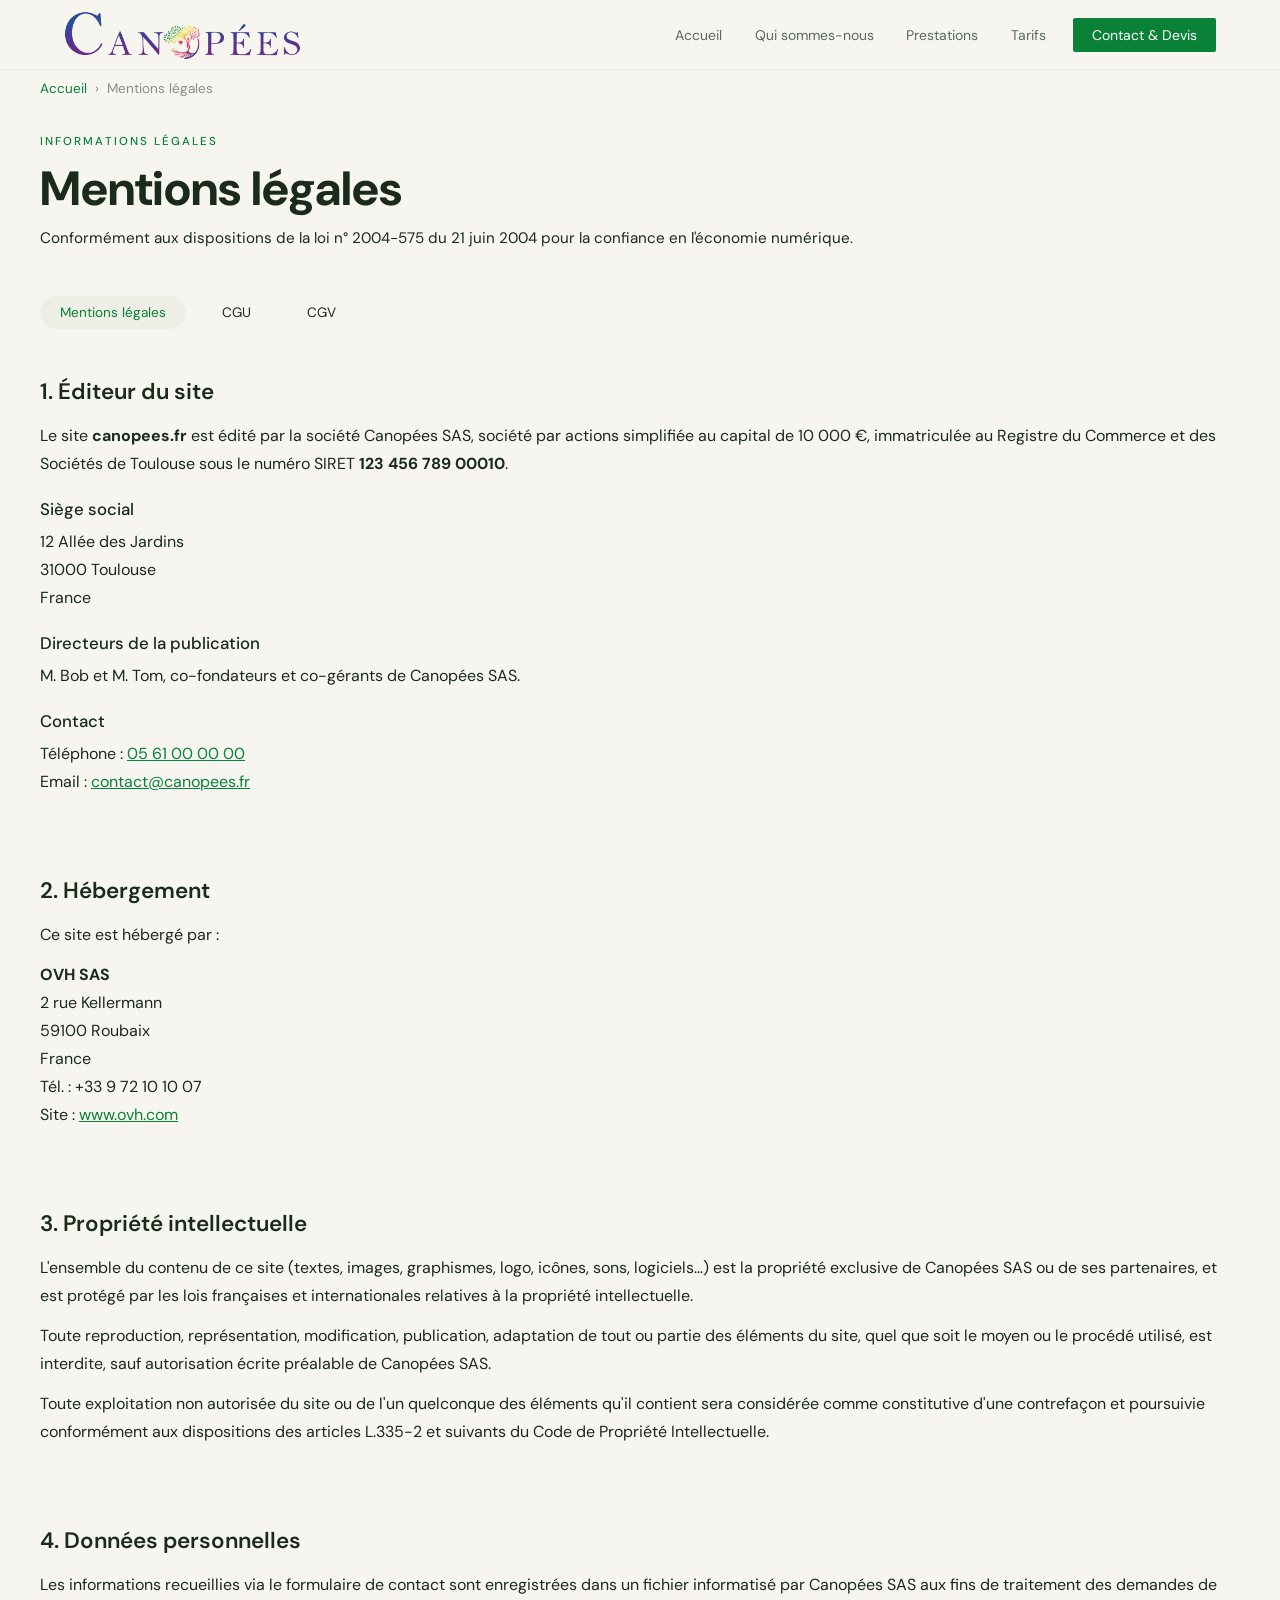
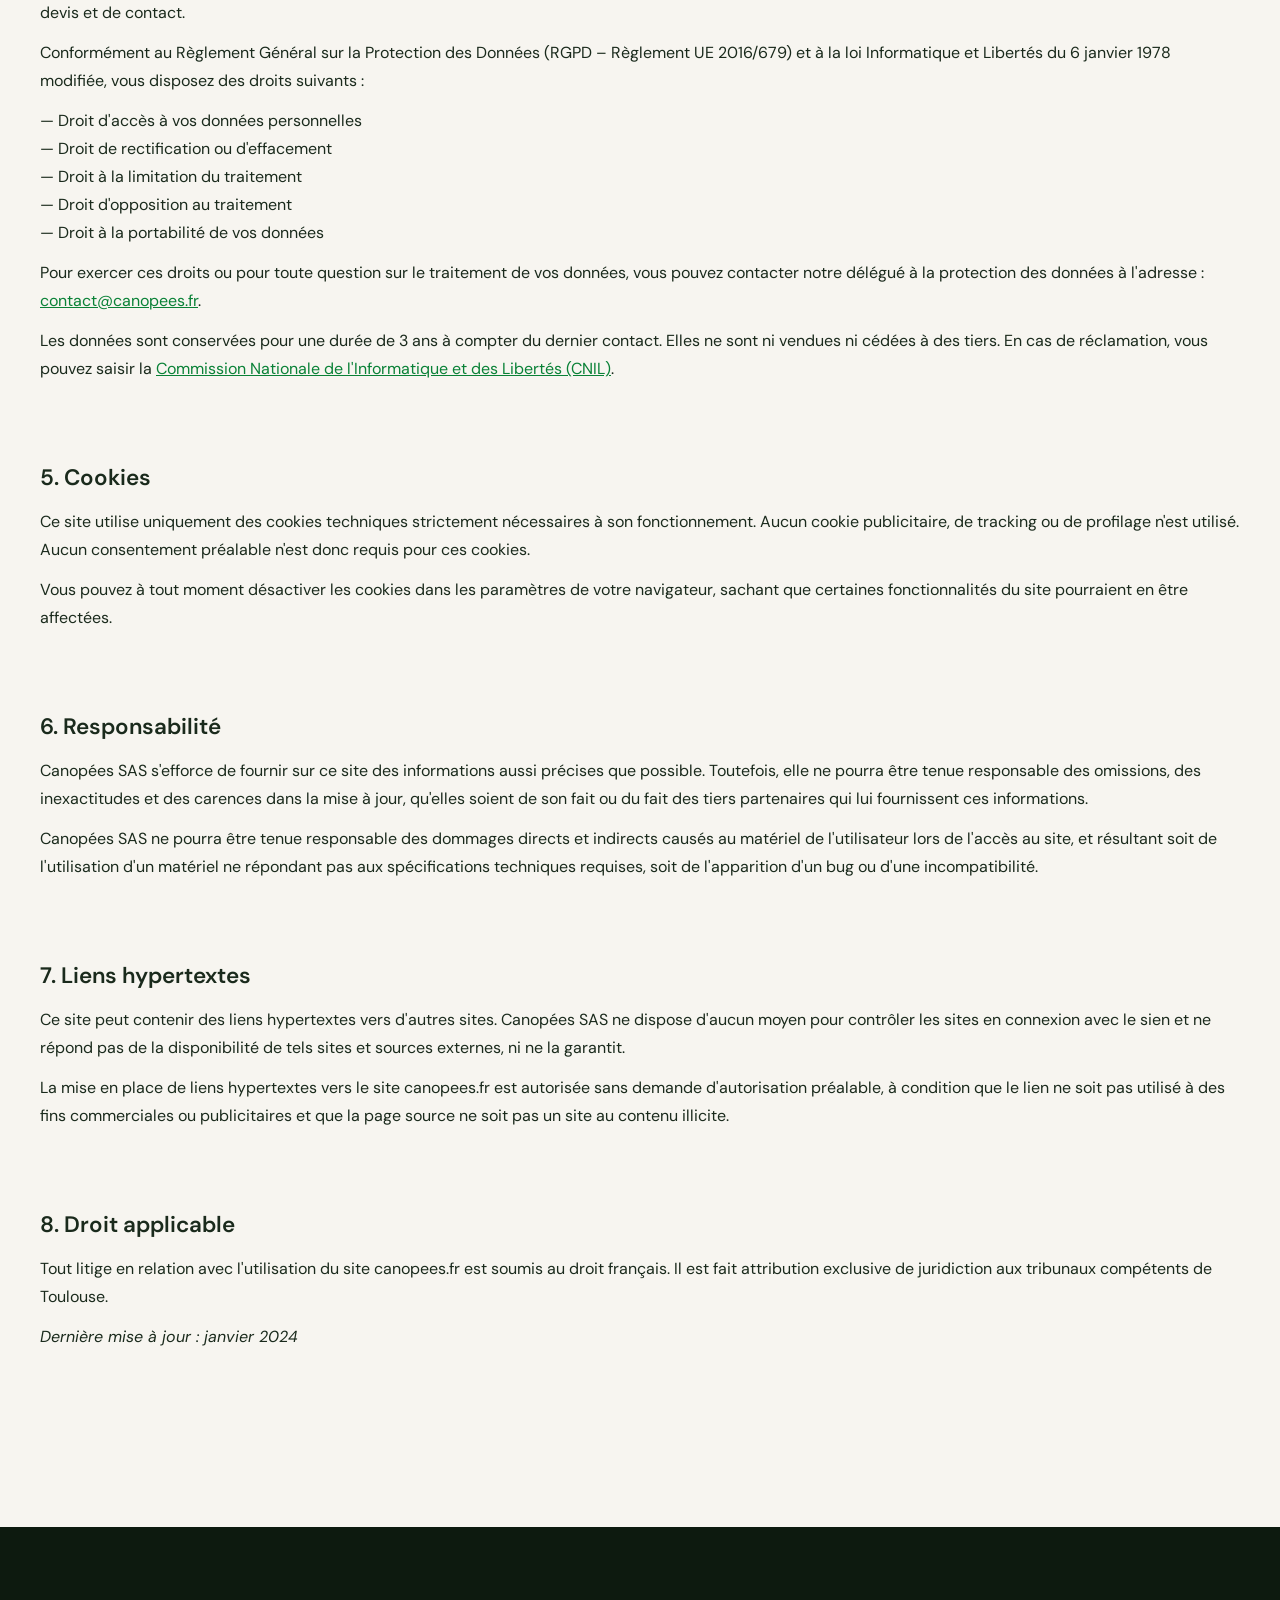
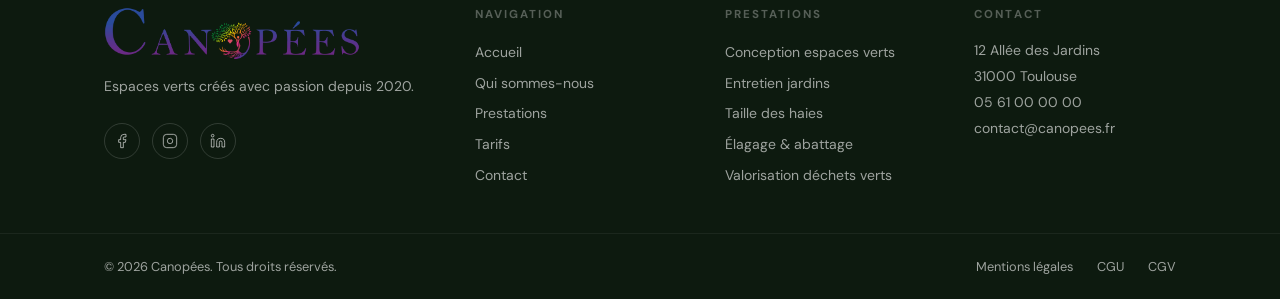
==== commit 30f358da: "mention légales" ====
--- a/mentions-legales.html
+++ b/mentions-legales.html
@@ -165,10 +165,7 @@
           <h3>Siège social</h3>
           <p>12 Allée des Jardins<br />31000 Toulouse<br />France</p>
           <h3>Directeurs de la publication</h3>
-          <p>
-            M. Bob Dupont et M. Tom Martin, co-fondateurs et co-gérants de
-            Canopées SAS.
-          </p>
+          <p>M. Bob et M. Tom, co-fondateurs et co-gérants de Canopées SAS.</p>
           <h3>Contact</h3>
           <p>
             Téléphone : <a href="tel:0561000000">05 61 00 00 00</a><br />
